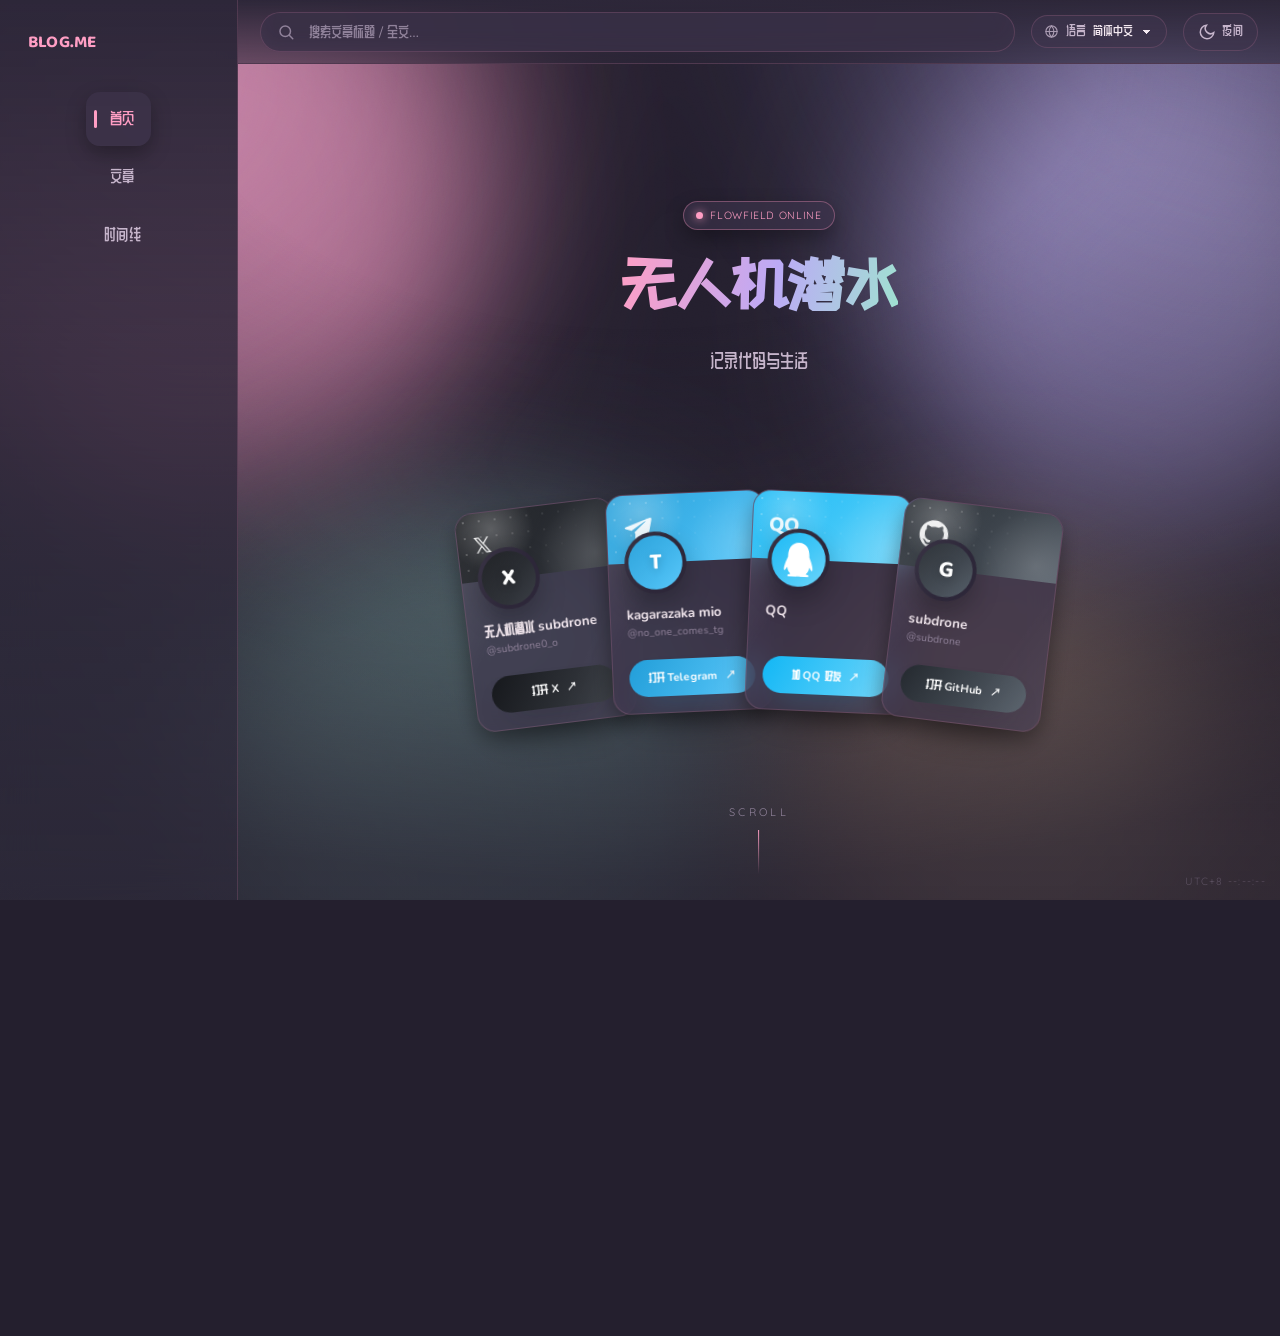
==== index.html @ 51cce781 "fix: 提升文章数据版本号，强制刷新《山沟》标题" ====
<!DOCTYPE html>
<html lang="zh-CN" data-theme="dark">
<head>
<meta charset="UTF-8">
<meta name="viewport" content="width=device-width, initial-scale=1.0">
<title>我的博客</title>
<meta name="description" content="一个用于存放文章的个人博客。">
<link rel="icon" href="data:image/svg+xml,<svg xmlns='http://www.w3.org/2000/svg' viewBox='0 0 100 100'><rect width='100' height='100' rx='22' fill='%230b0f14'/><text x='50' y='70' font-size='62' text-anchor='middle' fill='%235eead4' font-family='monospace' font-weight='700'>S</text></svg>">
<link rel="preconnect" href="https://fonts.googleapis.com">
<link rel="preconnect" href="https://fonts.gstatic.com" crossorigin>
<link href="https://fonts.googleapis.com/css2?family=Baloo+2:wght@500;600;700;800&family=Nunito:ital,wght@0,400;0,600;0,700;1,400&family=Quicksand:wght@500;600;700&family=ZCOOL+KuaiLe&family=ZCOOL+QingKe+HuangYou&family=Noto+Sans+SC:wght@300;400;500;700&display=swap" rel="stylesheet">
<link rel="stylesheet" href="css/style.css?v=15">
<link rel="stylesheet" href="css/aurora.css?v=1">
<link rel="stylesheet" href="css/social.css?v=1">
</head>
<body>

<!-- ===== 全局背景：极光（灵感来自 Conrad008/Aurora-Login-Portal，MIT） ===== -->
<div class="aurora-bg" aria-hidden="true">
  <span class="aurora-blob b1"></span>
  <span class="aurora-blob b2"></span>
  <span class="aurora-blob b3"></span>
  <span class="aurora-blob b4"></span>
  <span class="aurora-grain"></span>
</div>
<canvas id="field" hidden aria-hidden="true"></canvas>

<!-- 自定义光标 -->
<div class="cursor-dot" aria-hidden="true"></div>
<div class="cursor-ring" aria-hidden="true"></div>

<!-- 阅读进度条 -->
<div id="progress" aria-hidden="true"></div>

<!-- ===== 左侧栏：品牌 + 导航 ===== -->
<aside class="sidebar">
  <a class="brand" href="#" data-nav="home">
    <span class="brand-text" data-text="brand">BLOG<span class="brand-dot">.</span>ME</span>
  </a>
  <div class="sidebar-row sidebar-row-nav">
    <nav class="nav-links sidebar-nav" aria-label="主导航">
      <a href="#" data-nav="home" class="nav-link is-active"><span data-text="navHome">首页</span></a>
      <a href="#articles" data-nav="articles" class="nav-link"><span data-text="navArticles">文章</span></a>
      <a href="#timeline" data-nav="timeline" class="nav-link"><span data-text="navTimeline">时间线</span></a>
    </nav>
    <span class="sidebar-hint" aria-hidden="true">▸</span>
  </div>
</aside>

<!-- ===== 顶栏：搜索 + 主题 ===== -->
<header class="nav" id="nav">
  <div class="nav-inner">
    <div class="search-box topsearch">
      <svg viewBox="0 0 24 24" width="18" height="18" fill="none" stroke="currentColor" stroke-width="2" stroke-linecap="round"><circle cx="11" cy="11" r="7"/><path d="m21 21-4.3-4.3"/></svg>
      <input id="topSearch" type="text" data-ph="searchPlaceholder" placeholder="搜索文章标题 / 全文…" autocomplete="off">
      <button class="search-clear" id="topSearchClear" data-aria="a11yClear" aria-label="清除搜索" hidden>×</button>
    </div>
    <label class="lang-picker" for="langSelect">
      <svg class="lang-globe" viewBox="0 0 24 24" width="15" height="15" fill="none" stroke="currentColor" stroke-width="1.8" stroke-linecap="round"><circle cx="12" cy="12" r="9"/><path d="M3 12h18M12 3c2.5 2.6 3.8 5.7 3.8 9S14.5 18.4 12 21M12 3C9.5 5.6 8.2 8.7 8.2 12s1.3 6.4 3.8 9"/></svg>
      <span class="lang-label" data-text="langLabel">语言</span>
      <select id="langSelect" data-aria="a11yLang" aria-label="切换界面语言">
        <option value="zh-CN">简体中文</option>
        <option value="zh-TW">繁體中文</option>
        <option value="en">English</option>
        <option value="ja">日本語</option>
        <option value="ko">한국어</option>
        <option value="de">Deutsch</option>
      </select>
    </label>
    <button class="icon-btn theme-btn" id="btnTheme" data-aria="a11yTheme" aria-label="切换主题" type="button">
      <svg class="ico-moon" viewBox="0 0 24 24" width="18" height="18" fill="none" stroke="currentColor" stroke-width="2" stroke-linecap="round"><path d="M21 12.8A9 9 0 1 1 11.2 3a7 7 0 0 0 9.8 9.8z"/></svg>
      <svg class="ico-sun" viewBox="0 0 24 24" width="18" height="18" fill="none" stroke="currentColor" stroke-width="2" stroke-linecap="round"><circle cx="12" cy="12" r="4"/><path d="M12 2v2m0 16v2M4.9 4.9l1.4 1.4m11.4 11.4 1.4 1.4M2 12h2m16 0h2M4.9 19.1l1.4-1.4m11.4-11.4 1.4-1.4"/></svg>
      <span class="theme-label theme-label-dark">夜间</span>
      <span class="theme-label theme-label-light">白天</span>
    </button>
  </div>
</header>

<main class="shell">

  <!-- ===== 主页（hero + 文章区） ===== -->
  <section class="view view-home is-active" data-view="home">

    <!-- HERO：左文右牌，首屏可见 -->
    <div class="hero" id="hero">
      <div class="hero-inner">
        <div class="hero-badge mono" id="heroBadge">
          <span class="pulse-dot"></span>
          <span id="sysText" data-text="heroBadge">FLOWFIELD ONLINE</span>
        </div>
        <h1 class="hero-title">
          <span class="line" id="typeStatic" data-text="heroHi"></span>
          <span class="line hero-name"><span class="grad" data-text="heroName">无人机潜水</span></span>
        </h1>
        <p class="hero-sub mono" id="typeWords">记录代码与生活</p>
        <div class="hero-stats mono" id="heroStats">
          <div class="stat"><span class="stat-num" id="statPosts">--</span><span class="stat-lab" data-text="statPosts">POSTS</span></div>
          <div class="stat"><span class="stat-num" id="statWords">--</span><span class="stat-lab" data-text="statWords">WORDS</span></div>
          <div class="stat"><span class="stat-num" id="statTags">--</span><span class="stat-lab" data-text="statTags">TAGS</span></div>
        </div>
      </div>

      <div class="hero-hand" id="social" data-aria="a11ySocial" aria-label="社交媒体">
        <div class="social-hand">
          <article class="social-card" data-platform="x" style="--i:0">
            <div class="social-banner"><span class="social-banner-glyph">𝕏</span></div>
            <div class="social-body">
              <div class="social-avatar-wrap">
                <span class="social-avatar-fallback">X</span>
                <img class="social-avatar" src="https://unavatar.io/twitter/subdrone0_o" alt="" loading="lazy" referrerpolicy="no-referrer" onerror="this.hidden=true">
              </div>
              <div class="social-name"><strong>无人机潜水 subdrone</strong><span>@subdrone0_o</span></div>
              <a class="social-action" href="https://x.com/subdrone0_o" target="_blank" rel="noopener nofollow"><span data-text="socialOpenX">打开 X</span><span class="social-action-arr">↗</span></a>
            </div>
          </article>

          <article class="social-card" data-platform="tg" style="--i:1">
            <div class="social-banner">
              <span class="social-banner-glyph"><svg viewBox="0 0 24 24" width="30" height="30" fill="currentColor"><path d="M9.8 15.6l-.3 4.4c.5 0 .7-.2 1-.5l2.4-2.3 5 3.7c.9.5 1.6.2 1.8-.8l3.3-15.4c.3-1.3-.5-1.8-1.3-1.5L2.4 9.9c-1.3.5-1.3 1.2-.2 1.6l4.6 1.4L17.5 6c.5-.3.9-.1.6.2l-9 8.1z"/></svg></span>
            </div>
            <div class="social-body">
              <div class="social-avatar-wrap">
                <span class="social-avatar-fallback">T</span>
                <img class="social-avatar" src="https://unavatar.io/telegram/no_one_comes_tg" alt="" loading="lazy" referrerpolicy="no-referrer" onerror="this.hidden=true">
              </div>
              <div class="social-name"><strong>kagarazaka mio</strong><span>@no_one_comes_tg</span></div>
              <a class="social-action" href="https://t.me/no_one_comes_tg" target="_blank" rel="noopener nofollow"><span data-text="socialOpenTg">打开 Telegram</span><span class="social-action-arr">↗</span></a>
            </div>
          </article>

          <article class="social-card" data-platform="qq" style="--i:2">
            <div class="social-banner"><span class="social-banner-glyph">QQ</span></div>
            <div class="social-body">
              <div class="social-avatar-wrap">
                <span class="social-avatar-fallback social-avatar-qq" aria-hidden="true"><svg viewBox="0 0 24 24" width="34" height="34" fill="currentColor"><path d="M21.395 15.035a40 40 0 0 0-.803-2.264l-1.079-2.695c.001-.032.014-.562.014-.836C19.526 4.632 17.351 0 12 0S4.474 4.632 4.474 9.241c0 .274.013.804.014.836l-1.08 2.695a39 39 0 0 0-.802 2.264c-1.021 3.283-.69 4.643-.438 4.673c.54.065 2.103-2.472 2.103-2.472c0 1.469.756 3.387 2.394 4.771c-.612.188-1.363.479-1.845.835c-.434.32-.379.646-.301.778c.343.578 5.883.369 7.482.189c1.6.18 7.14.389 7.483-.189c.078-.132.132-.458-.301-.778c-.483-.356-1.233-.646-1.846-.836c1.637-1.384 2.393-3.302 2.393-4.771c0 0 1.563 2.537 2.103 2.472c.251-.03.581-1.39-.438-4.673"/></svg></span>
              </div>
              <div class="social-name"><strong>QQ</strong></div>
              <a class="social-action social-action-qq" href="#" data-qq="MjY1NDg3MTkzMw==" rel="nofollow"><span data-text="socialOpenQq">加 QQ 好友</span><span class="social-action-arr">↗</span></a>
            </div>
          </article>

          <article class="social-card" data-platform="gh" style="--i:3">
            <div class="social-banner">
              <span class="social-banner-glyph"><svg viewBox="0 0 24 24" width="30" height="30" fill="currentColor"><path d="M12 .5C5.7.5.5 5.7.5 12c0 5.1 3.3 9.4 7.9 10.9.6.1.8-.3.8-.6v-2c-3.2.7-3.9-1.5-3.9-1.5-.5-1.3-1.3-1.7-1.3-1.7-1.1-.7.1-.7.1-.7 1.2.1 1.8 1.2 1.8 1.2 1 1.8 2.7 1.3 3.4 1 .1-.8.4-1.3.7-1.6-2.6-.3-5.3-1.3-5.3-5.8 0-1.3.5-2.3 1.2-3.1-.1-.3-.5-1.5.1-3.1 0 0 1-.3 3.3 1.2a11 11 0 0 1 6 0c2.3-1.5 3.3-1.2 3.3-1.2.6 1.6.2 2.8.1 3.1.8.8 1.2 1.8 1.2 3.1 0 4.5-2.7 5.5-5.3 5.8.4.4.8 1.1.8 2.2v3.3c0 .3.2.7.8.6A11.5 11.5 0 0 0 23.5 12C23.5 5.7 18.3.5 12 .5z"/></svg></span>
            </div>
            <div class="social-body">
              <div class="social-avatar-wrap">
                <span class="social-avatar-fallback">G</span>
                <img class="social-avatar" src="https://unavatar.io/github/subdrone" alt="" loading="lazy" referrerpolicy="no-referrer" onerror="this.hidden=true">
              </div>
              <div class="social-name"><strong>subdrone</strong><span>@subdrone</span></div>
              <a class="social-action" href="https://github.com/subdrone" target="_blank" rel="noopener nofollow"><span data-text="socialOpenGh">打开 GitHub</span><span class="social-action-arr">↗</span></a>
            </div>
          </article>
        </div>
      </div>
      <a class="hero-scrollhint mono" id="scrollHint" href="#articles" data-goto="articles" aria-label="进入文章">
        <span data-text="scrollHint">SCROLL</span>
        <span class="line-v"></span>
      </a>
    </div>

    <!-- 文章板块 -->
    <div class="articles" id="articles">
      <div class="section-head reveal">
        <h2 class="section-title"><span data-text="sectionArticles">文章</span><span class="section-title-accent" data-text="sectionArticlesEn">LIBRARY</span></h2>
      </div>

      <div class="toolbar reveal">
        <div class="tagbar" id="tagbar"></div>
        <div class="sortbar mono">
          <span class="result-count" id="resultCount"></span>
        </div>
      </div>

      <div class="cardgrid" id="cardGrid"></div>
      <div class="empty" id="emptyState" hidden>
        <span class="empty-glyph" data-text="emptyGlyph">∅</span>
        <p data-text="emptyNoMatch">没有匹配的文章，换个关键词试试？</p>
      </div>
    </div>
  </section>

  <!-- ===== 时间线视图 ===== -->
  <section class="view" data-view="timeline">
    <div class="page-head reveal">
      <span class="section-kicker mono" data-text="kickerArchive">// ARCHIVE</span>
      <h2 class="section-title"><span data-text="sectionTimeline">时间线</span><span class="section-title-accent" data-text="sectionTimelineEn">TIMELINE</span></h2>
    </div>
    <div class="timeline" id="timeline"></div>
  </section>

  <!-- ===== 阅读视图 ===== -->
  <section class="view view-reader" data-view="reader" hidden>
    <article class="reader" id="reader">
      <div class="reader-actions">
        <button class="btn btn-ghost btn-sm" id="btnBack" data-goto="back">
          <span class="btn-arr">←</span> <span data-text="back">返回</span>
        </button>
        <div class="reader-actions-right">
          <button class="icon-btn" id="btnRss" data-aria="a11yRss" aria-label="RSS 订阅">
            <svg viewBox="0 0 24 24" width="18" height="18" fill="currentColor"><path d="M4 11a9 9 0 0 1 9 9h-2a7 7 0 0 0-7-7zM4 4a16 16 0 0 1 16 16h-2A14 14 0 0 0 4 18z"/><circle cx="5" cy="19" r="1.5"/></svg>
          </button>
        </div>
      </div>
      <div class="reader-cover" id="readerCover"></div>
      <header class="reader-head">
        <div class="reader-tags mono" id="readerTags"></div>
        <h1 class="reader-title" id="readerTitle"></h1>
        <p class="reader-excerpt" id="readerExcerpt"></p>
        <div class="reader-meta mono">
          <span id="readerDate"></span>
          <span class="meta-sep">·</span>
          <span id="readerTime"></span>
          <span class="meta-sep">·</span>
          <span><span id="readerViews">0</span> 次阅读</span>
        </div>
      </header>
      <div class="reader-body" id="readerBody"></div>
      <div class="reader-nav" id="readerNav"></div>
      <section class="comments" id="comments">
        <h3 class="comments-title mono" data-text="commentsTitle">// COMMENTS · GISCUS</h3>
        <div class="giscus" id="giscus"></div>
      </section>
      <div class="reader-end mono" data-text="readerEnd">— 全文完 —</div>
    </article>
  </section>

  <!-- ===== 404 视图 ===== -->
  <section class="view" data-view="notfound">
    <div class="nf">
      <canvas id="nfCanvas" width="640" height="240"></canvas>
      <p class="nf-msg mono" data-text="nfMsg">页面不存在了，换个地址试试。</p>
      <a href="#" class="btn btn-primary" data-goto="home"><span class="btn-label" data-text="nfHome">回到首页</span></a>
    </div>
  </section>
</main>

<!-- 底部状态栏 -->
<footer class="statusbar mono">
  <span id="clock">--:--:--</span>
  <span class="status-sep">|</span>
  <span id="particleCount">0 PARTICLES</span>
  <span class="status-sep">|</span>
  <span data-text="statusField">粒子风场 · 风眼: </span><span id="eyeState" data-text="eyeIdle">待机</span>
  <span class="status-sep hide-sm">|</span>
  <span class="hide-sm status-credit" data-text="statusCredit">评论 @Giscus · 统计 @GoatCounter</span>
  <span class="status-right hide-sm">
    <a href="#" id="footerRss" data-text="statusRss">RSS ↗</a>
    <span class="status-sep">|</span>
    <a href="#articles" data-goto="articles" data-text="statusArticles">文章</a>
  </span>
</footer>

<!-- 低调的 UTC+8 时钟 -->
<div class="utc-clock mono" id="utcClock" aria-label="UTC+8 当前时间">UTC+8 --:--:--</div>

<script src="js/locales.js?v=1"></script>
<script src="js/text.js?v=24"></script>
<script src="js/articles-data.js?v=23"></script>
<script src="js/lib/marked.min.js?v=22"></script>
<script src="js/lib/highlight.min.js?v=22"></script>
<script src="js/main.js?v=25"></script>
<script src="js/enhancements.js?v=3"></script>
</body>
</html>
---- css/style.css ----
/* ============================================================
   blog — 样式表
   ============================================================ */

/* ---------- 主题变量 ---------- */
:root{
  --bg:#fff6fb;
  --bg-2:#ffeef6;
  --panel:rgba(255,255,255,.74);
  --panel-2:rgba(255,255,255,.92);
  --line:rgba(255,140,180,.22);
  --line-strong:rgba(255,110,162,.42);
  --text:#5c4a58;
  --text-dim:#9a8794;
  --text-faint:#c7b5c1;
  --accent:#ff8ebd;
  --accent-2:#b0a0f0;
  --accent-3:#ffc98b;
  --accent-4:#8fdcc9;
  --warn:#ffb457;
  --danger:#ff8a8a;
  --code-bg:#fff0f7;
  --glow:0 14px 34px rgba(255,148,190,.28);
  --glow-soft:0 8px 20px rgba(255,148,190,.18);
  --radius:22px;
  --font-display:"Baloo 2","ZCOOL KuaiLe","ZCOOL QingKe HuangYou","Nunito","Noto Sans SC",ui-sans-serif,system-ui,"PingFang SC","Microsoft YaHei",sans-serif;
  --font-body:"Nunito","ZCOOL QingKe HuangYou","ZCOOL KuaiLe","Noto Sans SC",ui-sans-serif,system-ui,"PingFang SC","Microsoft YaHei",sans-serif;
  --font-mono:"Quicksand","ZCOOL QingKe HuangYou","Noto Sans SC",ui-sans-serif,system-ui,"PingFang SC","Microsoft YaHei",sans-serif;
  --nav-h:64px;
  --side-w:222px;
  --ease:cubic-bezier(.34,1.5,.64,1);
  --speed:.5s;
}
[data-theme="dark"]{
  --bg:#241f2e;
  --bg-2:#2d2739;
  --panel:rgba(62,53,76,.62);
  --panel-2:rgba(52,44,65,.85);
  --line:rgba(255,150,190,.16);
  --line-strong:rgba(255,150,190,.34);
  --text:#f4e9f0;
  --text-dim:#c6b5cb;
  --text-faint:#90829a;
  --accent:#ff9ec4;
  --accent-2:#bcaaf6;
  --accent-3:#ffcf94;
  --accent-4:#9fe3d0;
  --code-bg:#1f1a29;
  --glow:0 14px 34px rgba(0,0,0,.42);
  --glow-soft:0 8px 20px rgba(0,0,0,.3);
}

/* ---------- 基础 ---------- */
*,*::before,*::after{box-sizing:border-box;margin:0;padding:0}
[hidden]{display:none!important}
html{scroll-behavior:smooth;scroll-padding-top:calc(var(--nav-h) + 16px)}
body{
  font-family:var(--font-body);
  background:
    radial-gradient(58vw 58vw at 10% 6%, rgba(255,182,213,.6), transparent 62%),
    radial-gradient(52vw 52vw at 90% 10%, rgba(198,183,253,.55), transparent 62%),
    radial-gradient(56vw 56vw at 84% 88%, rgba(167,243,208,.5), transparent 62%),
    radial-gradient(52vw 52vw at 12% 92%, rgba(255,214,165,.55), transparent 62%),
    var(--bg);
  background-attachment:fixed;
  color:var(--text);
  line-height:1.75;
  overflow-x:hidden;
  min-height:100vh;
  transition:background var(--speed) var(--ease), color var(--speed) var(--ease);
  -webkit-font-smoothing:antialiased;
}
::selection{background:rgba(255,142,189,.32);color:var(--text)}
a{color:var(--accent-2);text-decoration:none;transition:color .25s}
a:hover{color:var(--accent)}
button{font-family:inherit;cursor:pointer;border:none;background:none;color:inherit}
input,textarea{font-family:inherit;color:inherit}
::-webkit-scrollbar{width:10px;height:10px}
::-webkit-scrollbar-track{background:transparent}
::-webkit-scrollbar-thumb{background:var(--line-strong);border-radius:8px;border:2px solid var(--bg)}
::-webkit-scrollbar-thumb:hover{background:var(--accent)}
.mono{font-family:var(--font-mono)}

/* ---------- 背景层 ---------- */
#field{position:fixed;inset:0;z-index:0;pointer-events:none}
.bg-grid{
  position:fixed;inset:0;z-index:0;pointer-events:none;
  background-image:
    linear-gradient(var(--line) 1px, transparent 1px),
    linear-gradient(90deg, var(--line) 1px, transparent 1px);
  background-size:56px 56px;
  mask-image:radial-gradient(ellipse 90% 70% at 50% 30%, #000 30%, transparent 80%);
  -webkit-mask-image:radial-gradient(ellipse 90% 70% at 50% 30%, #000 30%, transparent 80%);
}
.bg-vignette{
  position:fixed;inset:0;z-index:1;pointer-events:none;
  background:radial-gradient(ellipse 120% 90% at 50% 0%, transparent 55%, var(--bg) 135%);
}
.bg-noise{
  position:fixed;inset:0;z-index:1;pointer-events:none;opacity:.5;
  background-image:url("data:image/svg+xml,%3Csvg xmlns='http://www.w3.org/2000/svg' width='140' height='140'%3E%3Cfilter id='n'%3E%3CfeTurbulence type='fractalNoise' baseFrequency='0.9' numOctaves='2'/%3E%3C/filter%3E%3Crect width='140' height='140' filter='url(%23n)' opacity='0.22'/%3E%3C/svg%3E");
  mix-blend-mode:overlay;
}
.scanline{
  position:fixed;inset:0;z-index:2;pointer-events:none;opacity:.35;
  background:repeating-linear-gradient(0deg, transparent 0 2px, rgba(120,160,190,.025) 2px 4px);
}

/* ---------- 自定义光标 ---------- */
.cursor-dot,.cursor-ring{position:fixed;top:0;left:0;pointer-events:none;z-index:9999;border-radius:50%;transform:translate(-50%,-50%)}
.cursor-dot{width:6px;height:6px;background:var(--accent);box-shadow:0 0 12px var(--accent)}
.cursor-ring{
  width:34px;height:34px;border:1px solid var(--line-strong);
  transition:width .22s var(--ease),height .22s var(--ease),border-color .22s,opacity .3s;
}
.cursor-ring.is-hover{width:56px;height:56px;border-color:var(--accent)}
.cursor-ring.is-down{width:22px;height:22px}
@media (hover:none),(max-width:820px){.cursor-dot,.cursor-ring{display:none}}

/* ---------- 进度条 ---------- */
#progress{
  position:fixed;top:0;left:0;height:2px;width:0;z-index:3000;
  background:linear-gradient(90deg,var(--accent),var(--accent-3),var(--accent-4));
  box-shadow:var(--glow);
}

/* ---------- 导航 ---------- */
.nav{
  position:fixed;top:0;left:var(--side-w);right:0;height:var(--nav-h);z-index:1000;
  backdrop-filter:blur(18px);-webkit-backdrop-filter:blur(18px);
  background:linear-gradient(180deg,var(--bg-2) 0%, color-mix(in srgb,var(--bg-2) 60%, transparent) 100%);
  border-bottom:1px solid var(--line);
  transition:border-color var(--speed),box-shadow var(--speed);
}
.nav.is-scrolled{border-bottom-color:var(--line-strong);box-shadow:0 10px 40px -20px rgba(0,0,0,.6)}
.nav-inner{max-width:none;margin:0 auto;height:100%;padding:0 22px;display:flex;align-items:center;justify-content:space-between;gap:16px}
.brand{display:flex;align-items:center;gap:10px;font-family:var(--font-mono);font-weight:600;letter-spacing:.06em;color:var(--text)}
.brand-glyph{font-size:22px;filter:drop-shadow(0 0 10px var(--accent))}
.brand-dot{color:var(--accent)}
.nav-links{display:flex;align-items:center;gap:6px}
.nav-link{
  position:relative;padding:8px 14px;color:var(--text-dim);font-size:14px;letter-spacing:.04em;
  border-radius:10px;transition:color .25s,background .25s;
}
.nav-link:hover{color:var(--text);background:var(--panel)}
.nav-link.is-active{color:var(--accent)}
.nav-link.is-active::after{
  content:"";position:absolute;left:14px;right:14px;bottom:2px;height:2px;
  background:linear-gradient(90deg,var(--accent),transparent);border-radius:2px;
}
.nav-badge{
  display:inline-flex;align-items:center;justify-content:center;min-width:17px;height:17px;padding:0 4px;
  font-size:11px;border-radius:99px;background:var(--accent);color:#03222c;margin-left:2px;font-weight:700;
}
.icon-btn{
  display:inline-flex;align-items:center;justify-content:center;width:38px;height:38px;
  border-radius:10px;color:var(--text-dim);transition:color .25s,background .25s,transform .15s;
}
.icon-btn:hover{color:var(--accent);background:var(--panel)}
.icon-btn:active{transform:scale(.92)}
.icon-btn.theme-btn{
  width:auto;height:auto;padding:8px 13px;gap:6px;font-size:12px;letter-spacing:.02em;
  border:1px solid var(--line);border-radius:999px;background:var(--panel);
}
.icon-btn.theme-btn:hover{border-color:var(--accent)}
.theme-label{line-height:1}
.theme-label-light{display:none}
[data-theme="light"] .theme-label-dark{display:none}
[data-theme="light"] .theme-label-light{display:inline}
.ico-sun{display:none}
[data-theme="light"] .ico-sun{display:block}
[data-theme="light"] .ico-moon{display:none}

/* ---------- 左侧栏 ---------- */
.sidebar{
  position:fixed;top:0;left:0;bottom:0;width:var(--side-w);z-index:1100;
  display:flex;flex-direction:column;gap:26px;padding:20px 16px;
  background:linear-gradient(180deg,var(--bg-2) 0%, color-mix(in srgb,var(--bg-2) 55%, transparent) 100%);
  backdrop-filter:blur(18px);-webkit-backdrop-filter:blur(18px);
  border-right:1px solid var(--line);
}
.sidebar .brand{padding:6px 10px;font-size:15px}
.sidebar-nav{display:flex;flex-direction:column;gap:4px}
.sidebar .nav-link{
  display:flex;align-items:center;padding:11px 14px 11px 20px;font-size:14.5px;border-radius:12px;
}
.sidebar .nav-link.is-active{background:var(--panel);color:var(--accent)}
.sidebar .nav-link.is-active::after{left:8px;right:auto;width:3px;height:18px;top:50%;bottom:auto;transform:translateY(-50%);background:var(--accent);border-radius:3px}
.sidebar-row{display:contents}
.sidebar-hint{display:none}

/* ---------- 顶栏搜索 ---------- */

/* ---------- 通用容器 ---------- */
.shell{position:relative;z-index:5;margin-left:var(--side-w)}
.view{display:none;min-height:100vh}
.view.is-active{display:block;animation:viewIn var(--speed) var(--ease)}
@keyframes viewIn{from{opacity:0;transform:translateY(24px)}to{opacity:1;transform:none}}

/* ---------- Hero ---------- */
.hero{min-height:100svh;display:flex;align-items:center;justify-content:center;position:relative;padding:calc(var(--nav-h) + 40px) 28px 120px}
.hero-inner{max-width:900px;text-align:center;position:relative;z-index:2}
.hero-badge{
  display:inline-flex;align-items:center;gap:7px;padding:6px 12px;border-radius:99px;
  border:1px solid var(--line-strong);background:var(--panel);
  font-size:10.5px;letter-spacing:.06em;line-height:1.4;color:var(--accent-2);
  text-align:center;max-width:100%;box-shadow:var(--glow-soft);margin-bottom:28px;
}
.pulse-dot{width:7px;height:7px;border-radius:50%;background:var(--accent);box-shadow:0 0 10px var(--accent);animation:pulse 2.2s infinite}
@keyframes pulse{0%,100%{transform:scale(1);opacity:1}50%{transform:scale(1.6);opacity:.4}}
.hero-title{font-family:var(--font-display);font-weight:700;font-size:clamp(2.8rem,8.5vw,7rem);line-height:1.05;letter-spacing:-.02em;margin-bottom:22px}
.hero-name{display:block}
.hero-name .grad{
  background:linear-gradient(100deg,var(--accent) 0%,var(--accent-2) 45%,var(--accent-3) 100%);
  -webkit-background-clip:text;background-clip:text;color:transparent;
  filter:drop-shadow(0 0 30px rgba(94,234,212,.25));
}
.hero-sub{font-size:clamp(.9rem,2.4vw,1.15rem);color:var(--text-dim);min-height:1.8em;margin-bottom:56px}
.hero-stats{
  display:flex;justify-content:center;gap:clamp(24px,6vw,64px);
  padding-top:28px;border-top:1px solid var(--line);
}
.stat{display:flex;flex-direction:column;gap:2px}
.stat-num{font-size:clamp(1.4rem,4vw,2.2rem);font-weight:600;color:var(--text);font-family:var(--font-mono)}
.stat-num::after{content:"";display:block;height:2px;width:28px;margin:6px auto 0;background:linear-gradient(90deg,var(--accent),transparent)}
.stat-lab{font-size:11px;letter-spacing:.22em;color:var(--text-faint)}
.hero-scrollhint{
  position:absolute;bottom:26px;left:50%;transform:translateX(-50%);
  display:flex;flex-direction:column;align-items:center;gap:8px;
  color:var(--text-faint);font-size:11px;letter-spacing:.3em;
  cursor:pointer;transition:color .25s;
}
.hero-scrollhint:hover{color:var(--accent)}
.line-v{width:1px;height:44px;background:linear-gradient(var(--accent),transparent);animation:drop 2s infinite var(--ease)}
@keyframes drop{0%{transform:scaleY(0);transform-origin:top}55%{transform:scaleY(1);transform-origin:top}56%{transform-origin:bottom}100%{transform:scaleY(0);transform-origin:bottom}}

/* ---------- 按钮 ---------- */
.btn{
  position:relative;display:inline-flex;align-items:center;gap:10px;
  padding:13px 26px;border-radius:12px;font-size:14.5px;font-weight:500;letter-spacing:.03em;
  overflow:hidden;transition:transform .25s var(--ease),box-shadow .25s,border-color .25s,color .25s,background .25s;
}
.btn::before{
  content:"";position:absolute;top:0;left:-120%;width:60%;height:100%;
  background:linear-gradient(100deg,transparent,rgba(255,255,255,.16),transparent);
  transform:skewX(-20deg);transition:left .6s var(--ease);
}
.btn:hover::before{left:130%}
.btn-primary{
  background:linear-gradient(120deg,var(--accent),var(--accent-2));color:#04232b;
  box-shadow:var(--glow);
}
.btn-primary:hover{transform:translateY(-2px);box-shadow:0 0 34px rgba(94,234,212,.4)}
.btn-ghost{
  border:1px solid var(--line-strong);color:var(--text-dim);background:var(--panel);
  backdrop-filter:blur(8px);
}
.btn-ghost:hover{color:var(--accent);border-color:var(--accent);transform:translateY(-2px);box-shadow:var(--glow-soft)}
.btn-sm{padding:8px 16px;font-size:13px}
.btn-arr{transition:transform .3s var(--ease)}
.btn:hover .btn-arr{transform:translateY(3px)}
.btn-primary:hover .btn-arr{transform:translateY(3px)}

/* ---------- 区块标题 ---------- */
.articles{padding:110px 28px 130px;max-width:1200px;margin:0 auto}
.section-head,.page-head{margin-bottom:48px}
.section-kicker{font-size:13px;letter-spacing:.3em;color:var(--accent-3);display:inline-block;margin-bottom:12px}
.section-kicker::before{content:"[";color:var(--text-faint)}
.section-kicker::after{content:"]";color:var(--text-faint)}
.section-title{font-family:var(--font-display);font-size:clamp(1.9rem,5vw,3rem);font-weight:700;letter-spacing:-.01em;line-height:1.2}
.section-title-accent{
  display:block;font-size:.42em;letter-spacing:.4em;color:var(--text-faint);margin-top:8px;font-weight:400;
}
.section-desc{color:var(--text-dim);margin-top:14px;max-width:560px}

/* ---------- 工具栏 ---------- */
.toolbar{display:grid;gap:18px;margin-bottom:40px}
.search-box{
  display:flex;align-items:center;gap:14px;flex:1;max-width:none;
  padding:9px 16px;border-radius:12px;border:1px solid var(--line);
  background:var(--panel);backdrop-filter:blur(10px);
  transition:border-color .3s,box-shadow .3s;
}
.search-box:focus-within{border-color:var(--accent);box-shadow:var(--glow-soft)}
.search-box svg{color:var(--text-faint);flex-shrink:0;width:18px;height:18px}
.search-box input{flex:1;background:none;border:none;outline:none;font-size:14.5px;color:var(--text)}
.search-box input::placeholder{color:var(--text-faint)}
.search-clear{
  width:24px;height:24px;flex-shrink:0;border-radius:6px;
  display:inline-flex;align-items:center;justify-content:center;
  font-size:12px;color:var(--text-faint);transition:color .2s,background .2s;
}
.search-clear:hover{color:var(--danger);background:var(--panel-2)}
.kbd{
  display:inline-flex;align-items:center;justify-content:center;min-width:22px;height:22px;padding:0 6px;
  font-size:11px;font-family:var(--font-mono);border-radius:6px;border:1px solid var(--line-strong);
  background:var(--panel-2);color:var(--text-dim);box-shadow:0 2px 0 var(--line);
}
.tagbar{display:flex;flex-wrap:wrap;gap:8px}
.tag-chip{
  padding:6px 14px;border-radius:99px;font-size:12.5px;font-family:var(--font-mono);
  border:1px solid var(--line);color:var(--text-dim);cursor:pointer;
  transition:all .25s var(--ease);
}
.tag-chip:hover{color:var(--accent);border-color:var(--accent);transform:translateY(-1px)}
.tag-chip.is-active{
  background:var(--accent);color:#04232b;border-color:var(--accent);box-shadow:var(--glow-soft);font-weight:600;
}
.tag-chip .tag-n{opacity:.55;margin-left:4px;font-size:11px}
.sortbar{display:flex;align-items:center;gap:8px}
.sort-btn{
  font-size:12.5px;color:var(--text-faint);padding:6px 12px;border-radius:8px;letter-spacing:.06em;
  transition:color .25s,background .25s;
}
.sort-btn:hover{color:var(--text)}
.sort-btn.is-active{color:var(--accent);background:var(--panel)}
.result-count{margin-left:auto;font-size:12px;color:var(--text-faint);letter-spacing:.1em}

/* ---------- 文章卡片 ---------- */
.cardgrid{display:grid;grid-template-columns:repeat(auto-fill,minmax(320px,1fr));gap:26px;perspective:1400px}
.card{
  position:relative;display:flex;flex-direction:column;
  border:1px solid var(--line);border-radius:var(--radius);
  background:var(--panel);backdrop-filter:blur(14px);
  overflow:hidden;cursor:pointer;
  transform-style:preserve-3d;
  transition:border-color .35s,box-shadow .35s,transform .3s var(--ease);
  animation:cardIn .7s var(--ease) backwards;
}
.card:hover{border-color:var(--line-strong);box-shadow:var(--glow)}
@keyframes cardIn{from{opacity:0;transform:translateY(34px) scale(.97)}to{opacity:1;transform:none}}
.card-cover{
  position:relative;height:150px;overflow:hidden;display:flex;align-items:flex-end;padding:16px;
}
.card-cover::after{
  content:"";position:absolute;inset:0;
  background:linear-gradient(180deg,transparent 30%,rgba(5,8,12,.85) 100%);
}
.card-glyph{
  position:absolute;top:12px;right:16px;font-size:34px;opacity:.9;z-index:1;
  filter:drop-shadow(0 0 16px currentColor);
  transition:transform .5s var(--ease);
}
.card:hover .card-glyph{transform:scale(1.25) rotate(8deg)}
.card-cover .cover-label{
  position:relative;z-index:1;font-family:var(--font-mono);font-size:10.5px;letter-spacing:.26em;
  color:rgba(255,255,255,.85);text-shadow:0 1px 6px rgba(0,0,0,.5);
}
.card-body{padding:22px 22px 18px;display:flex;flex-direction:column;gap:12px;flex:1}
.card-meta{display:flex;align-items:center;gap:8px;font-family:var(--font-mono);font-size:11.5px;color:var(--text-faint);letter-spacing:.05em}
.card-title{font-family:var(--font-display);font-size:1.28rem;font-weight:600;line-height:1.35;color:var(--text);transition:color .3s}
.card:hover .card-title{color:var(--accent)}
.card-excerpt{font-size:13.5px;color:var(--text-dim);display:-webkit-box;-webkit-line-clamp:2;-webkit-box-orient:vertical;overflow:hidden}
.card-foot{margin-top:auto;display:flex;align-items:center;gap:10px;padding-top:14px;border-top:1px dashed var(--line)}
.card-tags{display:flex;gap:6px;flex-wrap:wrap}
.mini-tag{font-family:var(--font-mono);font-size:11px;color:var(--accent-2);padding:2px 8px;border:1px solid var(--line);border-radius:6px;background:var(--panel-2)}
.card-star{
  margin-left:auto;width:32px;height:32px;display:inline-flex;align-items:center;justify-content:center;
  border-radius:8px;color:var(--text-faint);transition:all .25s;z-index:2;
}
.card-star:hover{color:var(--warn);background:var(--panel-2)}
.card-star.is-on{color:var(--warn);fill:var(--warn)}
.card-view{font-size:11.5px;color:var(--text-faint)}
.card-glow{
  position:absolute;width:240px;height:240px;border-radius:50%;pointer-events:none;opacity:0;
  background:radial-gradient(circle,rgba(94,234,212,.16),transparent 65%);
  transform:translate(-50%,-50%);transition:opacity .3s;
}
.card:hover .card-glow{opacity:1}

/* ---------- 空状态 ---------- */
.empty{text-align:center;padding:80px 20px;color:var(--text-faint)}
.empty-glyph{display:block;font-size:54px;margin-bottom:16px;opacity:.5;font-family:var(--font-mono)}
.empty p{font-size:14px;letter-spacing:.04em}

/* ---------- 时间线 ---------- */
.timeline{max-width:760px;margin:0 auto;position:relative;padding:10px 0 40px}
.timeline::before{
  content:"";position:absolute;left:14px;top:0;bottom:0;width:2px;
  background:linear-gradient(180deg,var(--accent),var(--accent-3),transparent);
}
.tl-item{position:relative;padding:0 0 46px 60px}
.tl-dot{
  position:absolute;left:6px;top:6px;width:18px;height:18px;border-radius:50%;
  background:var(--bg);border:2px solid var(--accent);box-shadow:0 0 14px var(--accent);
  display:flex;align-items:center;justify-content:center;
}
.tl-dot::after{content:"";width:6px;height:6px;border-radius:50%;background:var(--accent)}
.tl-date{font-family:var(--font-mono);font-size:12px;letter-spacing:.12em;color:var(--accent-3);margin-bottom:8px}
.tl-card{
  display:block;padding:22px 24px;border:1px solid var(--line);border-radius:var(--radius);
  background:var(--panel);backdrop-filter:blur(10px);transition:all .3s var(--ease);
}
.tl-card:hover{border-color:var(--accent);transform:translateX(8px);box-shadow:var(--glow-soft)}
.tl-title{font-family:var(--font-display);font-size:1.15rem;font-weight:600;color:var(--text);margin-bottom:8px}
.tl-excerpt{font-size:13px;color:var(--text-dim)}
.tl-meta{display:flex;gap:14px;margin-top:12px;font-family:var(--font-mono);font-size:11.5px;color:var(--text-faint)}

/* ---------- 阅读页 ---------- */
.view-reader{background:var(--bg)}
.reader{max-width:820px;margin:0 auto;padding:calc(var(--nav-h) + 30px) 24px 90px}
.reader-actions{display:flex;align-items:center;justify-content:space-between;margin-bottom:30px}
.reader-actions-right{display:flex;gap:8px}
.reader-cover{
  height:200px;border-radius:var(--radius);position:relative;overflow:hidden;margin-bottom:44px;
  border:1px solid var(--line);
  display:flex;align-items:center;justify-content:center;
}
.reader-cover .big-glyph{font-size:84px;filter:drop-shadow(0 0 40px currentColor)}
.reader-tags{display:flex;gap:8px;margin-bottom:18px}
.reader-head{margin-bottom:40px;padding-bottom:34px;border-bottom:1px dashed var(--line)}
.reader-title{font-family:var(--font-display);font-size:clamp(1.8rem,4.6vw,2.9rem);font-weight:700;line-height:1.25;letter-spacing:-.01em;margin-bottom:16px}
.reader-excerpt{color:var(--text-dim);font-size:15.5px;margin-bottom:20px;border-left:3px solid var(--accent);padding-left:16px}
.reader-meta{font-size:12.5px;color:var(--text-faint);letter-spacing:.06em;display:flex;flex-wrap:wrap;gap:8px;align-items:center}
.meta-sep{opacity:.5}
.reader-nav{
  display:flex;justify-content:space-between;gap:14px;margin:60px 0;padding-top:34px;
  border-top:1px dashed var(--line);
}
.reader-nav-link{
  flex:1;padding:18px 20px;border:1px solid var(--line);border-radius:14px;
  background:var(--panel);transition:all .3s var(--ease);
}
.reader-nav-link:hover{border-color:var(--accent);box-shadow:var(--glow-soft);transform:translateY(-2px)}
.reader-nav-link.next{text-align:right}
.rn-kicker{font-family:var(--font-mono);font-size:11px;letter-spacing:.22em;color:var(--text-faint);display:block;margin-bottom:6px}
.rn-title{font-family:var(--font-display);font-weight:600;color:var(--text);font-size:15px}

/* ---------- 正文排版 ---------- */
.reader-body{font-size:16.5px;line-height:2;color:var(--text)}
.reader-body h1,.reader-body h2,.reader-body h3,.reader-body h4{
  font-family:var(--font-display);font-weight:600;line-height:1.35;
  margin:2.4em 0 .9em;letter-spacing:-.01em;
}
.reader-body h1{font-size:1.7em}
.reader-body h2{font-size:1.45em;padding-bottom:.4em;border-bottom:1px solid var(--line)}
.reader-body h2::before{content:"## ";color:var(--accent-3);font-family:var(--font-mono);font-size:.7em;opacity:.7}
.reader-body h3{font-size:1.22em}
.reader-body h3::before{content:"### ";color:var(--accent-3);font-family:var(--font-mono);font-size:.7em;opacity:.7}
.reader-body p{margin:0 0 1.4em}
.reader-body strong{color:var(--text);font-weight:600}
.reader-body em{color:var(--accent-2)}
.reader-body a{border-bottom:1px dashed var(--accent);padding-bottom:1px}
.reader-body a:hover{border-bottom-style:solid;color:var(--accent)}
.reader-body blockquote{
  margin:1.6em 0;padding:18px 22px;border-left:3px solid var(--accent);
  background:var(--panel);border-radius:0 12px 12px 0;color:var(--text-dim);
  font-style:italic;position:relative;
}
.reader-body blockquote::before{content:"❝";position:absolute;top:-6px;left:10px;color:var(--accent);opacity:.4;font-size:30px}
.reader-body ul,.reader-body ol{margin:0 0 1.4em;padding-left:1.6em}
.reader-body li{margin:.5em 0}
.reader-body li::marker{color:var(--accent)}
.reader-body code{
  font-family:var(--font-mono);font-size:.86em;background:var(--code-bg);
  padding:.18em .5em;border-radius:6px;border:1px solid var(--line);color:var(--accent-2);
}
.reader-body pre{
  margin:1.8em 0;background:var(--code-bg);border:1px solid var(--line);
  border-radius:14px;overflow-x:auto;position:relative;
  box-shadow:inset 0 1px 0 rgba(255,255,255,.04);
}
.reader-body pre::before{
  content:"// CODE";position:absolute;top:0;right:0;padding:8px 14px;
  font-family:var(--font-mono);font-size:10px;letter-spacing:.24em;color:var(--text-faint);
  border-bottom:1px solid var(--line);border-left:1px solid var(--line);border-radius:0 14px 0 12px;
  background:rgba(10,17,25,.8);
}
.reader-body pre code{background:none;border:none;padding:20px;display:block;font-size:13.5px;line-height:1.7;color:#c8d6e2}
.reader-body hr{border:none;height:1px;background:linear-gradient(90deg,transparent,var(--line-strong),transparent);margin:3em 0}
.reader-body img{max-width:100%;border-radius:14px;border:1px solid var(--line)}
.reader-body table{width:100%;border-collapse:collapse;margin:1.6em 0;font-size:.92em}
.reader-body th,.reader-body td{padding:10px 14px;border:1px solid var(--line);text-align:left}
.reader-body th{background:var(--panel);color:var(--accent);font-family:var(--font-mono);font-weight:600}
.reader-body tr:nth-child(even) td{background:var(--panel)}
.reader-end{text-align:center;color:var(--text-faint);font-size:12px;letter-spacing:.4em;margin:50px 0 0}
.reader-body .hljs{background:transparent;padding:0}

/* ---------- 评论 ---------- */
.comments{margin-top:50px;padding-top:40px;border-top:1px dashed var(--line)}
.comments-title{font-family:var(--font-mono);font-size:13px;letter-spacing:.24em;color:var(--text-dim);margin-bottom:24px}
.comment-form{display:flex;flex-direction:column;gap:12px;margin-bottom:30px}
.comment-form input,.comment-form textarea{
  background:var(--panel);border:1px solid var(--line);border-radius:12px;padding:12px 16px;
  font-size:14px;outline:none;transition:border-color .3s,box-shadow .3s;resize:vertical;
}
.comment-form input:focus,.comment-form textarea:focus{border-color:var(--accent);box-shadow:var(--glow-soft)}
.comment-form textarea{min-height:76px}
.comment-form .btn{align-self:flex-end}
.comment-item{
  padding:16px 0;border-bottom:1px dashed var(--line);animation:viewIn .4s var(--ease);
}
.comment-item:last-child{border-bottom:none}
.ci-head{display:flex;align-items:center;gap:10px;margin-bottom:8px}
.ci-avatar{
  width:30px;height:30px;border-radius:50%;display:flex;align-items:center;justify-content:center;
  font-family:var(--font-mono);font-size:12px;font-weight:600;color:#04232b;
  background:linear-gradient(135deg,var(--accent),var(--accent-3));
}
.ci-name{font-size:13.5px;font-weight:600;color:var(--text)}
.ci-date{margin-left:auto;font-family:var(--font-mono);font-size:11px;color:var(--text-faint)}
.ci-body{font-size:14px;color:var(--text-dim);white-space:pre-wrap}

/* ---------- 收藏 / 时间线等页面头 ---------- */
.page-head{padding:calc(var(--nav-h) + 60px) 28px 0;max-width:1200px;margin:0 auto 48px}

/* ---------- 404 ---------- */
.nf{min-height:100vh;display:flex;flex-direction:column;align-items:center;justify-content:center;gap:26px;padding:80px 24px;text-align:center}
.nf canvas{max-width:100%;height:auto}
.nf-msg{color:var(--text-dim);letter-spacing:.12em;font-size:14px}

/* ---------- 弹层 ---------- */
.modal{
  position:fixed;inset:0;z-index:2000;display:flex;align-items:center;justify-content:center;
  background:rgba(3,6,10,.6);backdrop-filter:blur(6px);padding:20px;
  animation:fadeIn .3s var(--ease);
}
@keyframes fadeIn{from{opacity:0}to{opacity:1}}
.modal-card{
  width:100%;max-width:460px;background:var(--bg-2);border:1px solid var(--line-strong);
  border-radius:var(--radius);padding:26px;box-shadow:0 30px 80px rgba(0,0,0,.6),var(--glow);
  animation:modalIn .4s var(--ease);
}
@keyframes modalIn{from{opacity:0;transform:translateY(24px) scale(.96)}to{opacity:1;transform:none}}
.modal-head{display:flex;align-items:center;justify-content:space-between;margin-bottom:20px;color:var(--text-dim);font-size:13px;letter-spacing:.2em}
.keymap{display:grid;gap:12px;font-size:14px;color:var(--text-dim)}
.keymap .kbd{width:auto;min-width:34px;margin-right:4px}
.modal-card-search{padding:0;overflow:hidden;display:flex;flex-direction:column;max-height:70vh}
.modal-card-search .modal-head{padding:20px 22px 0;margin-bottom:0}
.quick-input{
  background:none;border:none;border-bottom:1px solid var(--line);outline:none;
  padding:16px 22px;font-size:17px;color:var(--text);font-family:var(--font-body);
}
.quick-input::placeholder{color:var(--text-faint)}
.quick-results{overflow-y:auto;padding:8px}
.quick-item{
  display:flex;align-items:center;gap:12px;padding:12px 16px;border-radius:10px;cursor:pointer;
  transition:background .2s;color:var(--text-dim);
}
.quick-item .q-title{color:var(--text);font-size:14px;font-weight:500;overflow:hidden;text-overflow:ellipsis;white-space:nowrap}
.quick-item .q-meta{margin-left:auto;font-family:var(--font-mono);font-size:11px;color:var(--text-faint);white-space:nowrap}
.quick-item.is-selected{background:var(--panel);color:var(--accent)}
.quick-item.is-selected .q-title{color:var(--accent)}

/* ---------- 状态栏 ---------- */
.statusbar{
  position:fixed;left:0;right:0;bottom:0;z-index:1500;
  display:flex;align-items:center;gap:12px;
  padding:7px 18px;font-size:11px;letter-spacing:.1em;color:var(--text-faint);
  background:color-mix(in srgb,var(--bg-2) 82%, transparent);
  backdrop-filter:blur(14px);border-top:1px solid var(--line);
}
.statusbar a{color:var(--text-faint);transition:color .25s}
.statusbar a:hover{color:var(--accent)}
.status-sep{opacity:.4}
.status-credit{opacity:.72;font-size:10px}
.status-right{margin-left:auto;display:flex;gap:14px;align-items:center}
@media (max-width:820px){.hide-sm{display:none}.statusbar{gap:8px;font-size:10px}}

/* ---------- 低调的 UTC+8 时钟 ---------- */
.utc-clock{
  position:fixed;right:14px;bottom:10px;z-index:900;pointer-events:none;user-select:none;
  font-size:10.5px;letter-spacing:.12em;color:var(--text-faint);opacity:.42;
  transition:opacity .3s;
}
.utc-clock:hover{opacity:.82}
@media (max-width:640px){.utc-clock{right:10px;bottom:7px;font-size:9.5px;opacity:.4}}

/* ---------- 滚动显现 ---------- */
.reveal{opacity:0;transform:translateY(40px);transition:opacity .8s var(--ease),transform .8s var(--ease)}
.reveal.is-in{opacity:1;transform:none}

/* ---------- 响应式 ---------- */
@media (max-width:900px){
  .nav-links .nav-link{padding:8px 10px;font-size:13px}
  .cardgrid{grid-template-columns:repeat(auto-fill,minmax(270px,1fr))}
}
@media (max-width:640px){
  .nav-inner{padding:0 12px;gap:6px}
  .brand-text{font-size:11px;white-space:nowrap}
  .brand-glyph{display:none}
  .nav-links{gap:0;overflow-x:auto;scrollbar-width:none;-ms-overflow-style:none}
  .nav-links::-webkit-scrollbar{display:none}
  .nav-link{padding:8px 7px;font-size:12px}
  .icon-btn{width:30px;height:30px}
  .hero{padding-left:18px;padding-right:18px}
  .articles{padding-left:18px;padding-right:18px}
  .hero-stats{gap:18px}
  .cardgrid{grid-template-columns:1fr}
  .reader{padding-left:16px;padding-right:16px}
  .reader-nav{flex-direction:column}
}
/* ---------- 时间线顶部留白 ---------- */
[data-view="timeline"]{padding-top:calc(var(--nav-h) + 40px)}

/* ---------- 响应式：侧栏转为顶部两行子栏（目录 / 社交） ---------- */
@media (max-width:900px){
  :root{--side-h:96px}
  .sidebar{
    top:var(--nav-h);left:0;right:0;bottom:auto;width:auto;height:var(--side-h);
    flex-direction:column;align-items:stretch;gap:4px;padding:6px 0;
    border-right:none;border-bottom:1px solid var(--line);
    overflow:visible;
  }
  .sidebar .brand{display:none}
  .sidebar-row{display:block;position:relative;flex:0 0 auto}
  .sidebar-row-nav{height:42px}
  .sidebar-row-social{height:38px;border-top:1px dashed var(--line)}
  .sidebar-nav,.sidebar-social{
    display:flex;flex-direction:row;align-items:center;gap:4px;height:100%;
    padding:0 34px 0 12px;
    overflow-x:auto;overflow-y:hidden;scrollbar-width:none;-ms-overflow-style:none;
    -webkit-overflow-scrolling:touch;
  }
  .sidebar-nav::-webkit-scrollbar,.sidebar-social::-webkit-scrollbar{display:none}
  .sidebar .nav-link{padding:8px 12px;font-size:13px;white-space:nowrap}
  .sidebar .nav-link.is-active::after{display:none}
  /* 分组（分目录）：手机端改为「竖向展开」的下拉面板 */
  .sidebar .nav-group{margin:0;padding:0;border:0;display:flex;align-items:center;gap:4px}
  .sidebar .nav-group-head{width:auto;padding:8px 12px;font-size:13px;white-space:nowrap;border-radius:999px;flex:none}
  .sidebar-nav .nav-sub{display:none!important}
  .sidebar .nav-sub.mobile-sub{
    display:none;position:absolute;top:100%;left:8px;right:8px;z-index:3;
    margin:6px 0 0;padding:6px;flex-direction:column;gap:4px;
    background:var(--panel-2);border:1px solid var(--line);border-radius:14px;
    box-shadow:var(--glow-soft);backdrop-filter:blur(14px);-webkit-backdrop-filter:blur(14px);
  }
  .sidebar-row-nav.is-open .nav-sub.mobile-sub{display:flex}
  .sidebar .nav-sub.mobile-sub .nav-sub-link{padding:10px 14px;font-size:13px;white-space:nowrap;border-radius:10px}
  .sidebar .nav-sub.mobile-sub .nav-sub-link::before{display:none}
  .sidebar-social{margin:0;padding-top:0;border:0;gap:8px}
  .sidebar-social a{width:32px;height:32px;flex:none}
  /* 右侧可滑动提示：渐变遮罩 + 三角号 */
  .sidebar-row.has-more .sidebar-hint{
    display:flex;position:absolute;top:0;right:0;bottom:0;width:38px;
    align-items:center;justify-content:center;font-size:15px;color:var(--accent);
    background:linear-gradient(90deg,transparent,var(--bg-2) 72%);
    pointer-events:none;animation:hintNudge 1.8s ease-in-out infinite;
  }
  .sidebar-row.has-prev::before{
    content:"";position:absolute;top:0;left:0;bottom:0;width:24px;z-index:1;
    background:linear-gradient(270deg,transparent,var(--bg-2));
    pointer-events:none;
  }
  @keyframes hintNudge{0%,100%{transform:translateX(0)}50%{transform:translateX(4px)}}
  .nav{left:0}
  .shell{margin-left:0;padding-top:var(--side-h)}
  .topsearch{max-width:none}
  [data-view="timeline"]{padding-top:calc(var(--nav-h) + var(--side-h) + 30px)}
}

@media (prefers-reduced-motion:reduce){
  *,*::before,*::after{animation-duration:.001s!important;transition-duration:.001s!important;scroll-behavior:auto!important}
}

/* ============================================================
   可爱（奶油糖果）覆盖层
   ============================================================ */
/* 关掉极客感背景层 */
.bg-grid,.scanline,.bg-noise{display:none}
#field{opacity:.62}
.bg-vignette{background:radial-gradient(ellipse 130% 100% at 50% 0%, transparent 62%, color-mix(in srgb,var(--bg) 78%, transparent) 145%)}
.cursor-dot,.cursor-ring{display:none!important}

/* 圆角与按钮 */
.btn{border-radius:999px;font-weight:700}
.btn-primary{color:#fff;text-shadow:0 1px 2px rgba(200,80,140,.22)}
.btn-primary:hover{transform:translateY(-2px) scale(1.03)}
.btn-ghost{border-radius:999px}
.icon-btn{border-radius:12px}

/* 导航 / 侧栏 */
.nav-link{border-radius:999px}
.sidebar .nav-link{border-radius:14px}
.sidebar .nav-link.is-active{box-shadow:var(--glow-soft)}
.brand{font-family:var(--font-display);font-weight:700;letter-spacing:.01em;color:var(--accent)}

/* 顶栏搜索 */
.search-box{border-radius:999px}
.search-box:focus-within{box-shadow:var(--glow-soft)}

/* 卡片 */
.card{box-shadow:0 10px 26px rgba(255,160,200,.16)}
.card:hover{box-shadow:0 18px 40px rgba(255,160,200,.26)}
.cover-label{color:var(--accent-2);letter-spacing:.02em}

/* 标签 */
.tag-chip{border-radius:999px}
.tag-chip.is-active{background:var(--accent);color:#fff;border-color:var(--accent)}

/* 标题 / 小节 */
.section-title{letter-spacing:0}
.section-title-accent{letter-spacing:.24em;color:var(--accent-2);text-transform:lowercase}
.section-kicker{letter-spacing:.16em;color:var(--accent)}
.section-kicker::before,.section-kicker::after{content:""}
.reader-body h2::before,.reader-body h3::before{content:""}
.reader-title{letter-spacing:0}
.reader-excerpt{border-left-color:var(--accent);border-radius:0 12px 12px 0;background:var(--panel);padding:12px 16px}

/* hero */
.hero-badge{background:var(--panel);border-color:var(--line-strong);color:var(--accent)}
.stat-num::after{background:linear-gradient(90deg,var(--accent),var(--accent-2))}
.hero-name .grad{
  background:linear-gradient(100deg,var(--accent) 0%,var(--accent-2) 55%,var(--accent-4) 100%);
  -webkit-background-clip:text;background-clip:text;color:transparent;filter:none;
}

/* 阅读器 */
.reader-nav-link{border-radius:18px}
.reader-body code{border-radius:10px}
.reader-body pre{border-radius:18px}

/* 状态栏太极客，隐藏 */
.statusbar{display:none}

/* hero 统计低调化 */
.hero-stats{gap:clamp(18px,4vw,38px);padding-top:22px;opacity:.72}
.stat{flex-direction:row;align-items:baseline;gap:7px}
.stat-num{font-size:1.05rem;font-weight:600;color:var(--text-dim)}
.stat-num::after{display:none}
.stat-lab{font-size:10px;letter-spacing:.14em;color:var(--text-faint)}

/* ---------- 小玩意视图（内嵌子页面） ---------- */
.view-toys{position:fixed;top:var(--nav-h);left:var(--side-w);right:0;bottom:0;z-index:5;background:var(--bg)}
.view-toys.is-active{display:block}
.toys-frame{width:100%;height:100%;border:0;display:block;background:var(--bg)}
@media (max-width:900px){
  .view-toys{left:0;top:calc(var(--nav-h) + var(--side-h))}
}

/* ---------- 侧栏分组：父级 + 子项（连接线 + 缩进） ---------- */
.nav-group{margin-top:10px;padding-top:12px;border-top:1px solid var(--line)}
.nav-group-head{
  display:flex;align-items:center;justify-content:space-between;width:100%;
  padding:10px 14px;font:inherit;font-size:14.5px;color:var(--text-dim);
  border-radius:12px;cursor:pointer;transition:color .25s,background .25s;
}
.nav-group-head:hover{color:var(--text);background:var(--panel)}
.nav-group.is-active .nav-group-head{color:var(--accent)}
.nav-caret{font-size:10px;opacity:.7;transition:transform .25s}
.nav-group.is-open .nav-caret{transform:rotate(180deg)}
.nav-sub{display:none;margin:4px 0 2px 20px;border-left:2px solid var(--line-strong)}
.nav-group.is-open .nav-sub{display:block}
.nav-sub-link{
  position:relative;display:flex;align-items:center;
  padding:9px 12px 9px 18px;font-size:13.5px;border-radius:10px;
}
.nav-sub-link::before{
  content:"";position:absolute;left:0;top:50%;width:12px;height:2px;
  background:var(--line-strong);transform:translateY(-50%);
}
.nav-sub-link.is-active{color:var(--accent);background:var(--panel)}
.nav-sub-link.is-active::after{display:none}

/* ---------- 侧栏社交 ---------- */
.sidebar-social{margin-top:auto;display:flex;gap:8px;padding-top:14px;border-top:1px solid var(--line)}
.sidebar-social a{
  display:inline-flex;align-items:center;justify-content:center;width:36px;height:36px;
  border-radius:12px;color:var(--text-dim);background:var(--panel);
  transition:color .25s,background .25s,transform .2s;
}
.sidebar-social a:hover{color:var(--accent);background:var(--panel-2);transform:translateY(-2px)}
@media (max-width:900px){
  .sidebar-social{gap:8px}
  .sidebar-social a{width:32px;height:32px}
}
---- css/aurora.css ----
/* ============================================================
   aurora.css — 极光背景
   灵感来自 Conrad008/Aurora-Login-Portal (MIT)
   https://github.com/Conrad008/Aurora-Login-Portal
   ============================================================ */

/* 关掉旧的粒子 / 网格 / 扫描线背景 */
#field,
.bg-grid,
.bg-vignette,
.bg-noise,
.scanline { display: none !important; }

body {
  background: var(--bg);
}

.aurora-bg {
  position: fixed;
  inset: 0;
  z-index: 0;
  overflow: hidden;
  pointer-events: none;
  background: var(--bg);
}

.aurora-bg::before {
  content: "";
  position: absolute;
  inset: -28%;
  background:
    radial-gradient(38% 46% at 22% 22%, rgba(255, 142, 189, .62), transparent 70%),
    radial-gradient(42% 50% at 82% 16%, rgba(176, 160, 240, .58), transparent 70%),
    radial-gradient(46% 52% at 18% 82%, rgba(143, 220, 201, .5), transparent 72%),
    radial-gradient(42% 48% at 84% 86%, rgba(255, 201, 139, .5), transparent 72%);
  filter: blur(70px);
  opacity: .82;
  animation: auroraPulse 22s ease-in-out infinite alternate;
  will-change: transform, filter;
}

.aurora-bg::after {
  content: "";
  position: absolute;
  inset: 0;
  background:
    radial-gradient(ellipse 95% 80% at 50% 6%, transparent 38%, color-mix(in srgb, var(--bg) 72%, transparent) 115%),
    linear-gradient(180deg, transparent 58%, color-mix(in srgb, var(--bg) 72%, transparent) 135%);
}

.aurora-blob {
  position: absolute;
  border-radius: 50%;
  filter: blur(80px);
  opacity: .58;
  mix-blend-mode: screen;
  animation: auroraFloat 20s ease-in-out infinite;
  will-change: transform;
}

.aurora-blob.b1 {
  width: 46vw;
  height: 46vw;
  left: -8vw;
  top: -10vh;
  background: #ff8ebd;
  animation-delay: -4s;
}

.aurora-blob.b2 {
  width: 40vw;
  height: 40vw;
  right: -10vw;
  top: 4vh;
  background: #b0a0f0;
  animation-delay: -9s;
}

.aurora-blob.b3 {
  width: 42vw;
  height: 42vw;
  left: 16vw;
  bottom: -18vh;
  background: #8fdcc9;
  animation-delay: -14s;
}

.aurora-blob.b4 {
  width: 34vw;
  height: 34vw;
  right: 6vw;
  bottom: -12vh;
  background: #ffc98b;
  animation-delay: -6s;
}

.aurora-grain {
  position: absolute;
  inset: 0;
  opacity: .045;
  pointer-events: none;
  background-image: url("data:image/svg+xml,%3Csvg xmlns='http://www.w3.org/2000/svg' width='160' height='160'%3E%3Cfilter id='n'%3E%3CfeTurbulence type='fractalNoise' baseFrequency='.8' numOctaves='2'/%3E%3C/filter%3E%3Crect width='160' height='160' filter='url(%23n)' opacity='.7'/%3E%3C/svg%3E");
  mix-blend-mode: overlay;
}

[data-theme="light"] .aurora-bg::before {
  opacity: .5;
}

[data-theme="light"] .aurora-blob {
  opacity: .42;
  mix-blend-mode: multiply;
  filter: blur(76px);
}

@keyframes auroraPulse {
  from { transform: scale(1) rotate(0deg); filter: blur(70px) saturate(1); }
  to { transform: scale(1.08) rotate(5deg); filter: blur(82px) saturate(1.15); }
}

@keyframes auroraFloat {
  0%, 100% { transform: translate3d(0, 0, 0) scale(1); }
  33% { transform: translate3d(4vw, 3vh, 0) scale(1.08); }
  66% { transform: translate3d(-3vw, -2vh, 0) scale(.95); }
}

@media (max-width: 640px) {
  .aurora-bg::before { filter: blur(60px); opacity: .72; }
  .aurora-blob { filter: blur(58px); opacity: .5; }
}

@media (prefers-reduced-motion: reduce) {
  .aurora-bg::before,
  .aurora-blob { animation: none; }
}
---- css/social.css ----
/* ============================================================
   social.css — 首页手牌 + 导航放大 + 语言选择器
   ============================================================ */

:root { --side-w: 238px; }

/* ---------- 导航放大 ---------- */
.sidebar .brand { font-size: 17px; padding: 8px 12px; }
.sidebar .nav-link {
  font-size: 16px;
  padding: 13px 16px 13px 24px;
  border-radius: 14px;
}
.lang-picker {
  display: flex;
  align-items: center;
  gap: 7px;
  flex: none;
  padding: 8px 12px;
  border: 1px solid var(--line);
  border-radius: 999px;
  background: var(--panel);
  color: var(--text-dim);
  font-size: 13px;
  line-height: 1;
  transition: border-color .25s, background .25s, color .25s;
}
.lang-picker:hover,
.lang-picker:focus-within {
  border-color: var(--accent);
  color: var(--text);
}
.lang-globe { flex: none; opacity: .8; }
.lang-label { white-space: nowrap; }
.lang-picker select {
  appearance: none;
  -webkit-appearance: none;
  border: 0;
  outline: 0;
  background: transparent;
  color: var(--text);
  font: inherit;
  font-size: 13px;
  cursor: pointer;
  padding-right: 13px;
  background-image: linear-gradient(45deg, transparent 50%, currentColor 50%),
                    linear-gradient(135deg, currentColor 50%, transparent 50%);
  background-position: calc(100% - 7px) 50%, calc(100% - 3px) 50%;
  background-size: 4px 4px, 4px 4px;
  background-repeat: no-repeat;
}
.lang-picker select option {
  background: var(--bg-2);
  color: var(--text);
}
.icon-btn.theme-btn { font-size: 13px; padding: 9px 14px; }

/* ---------- 首页 hero：左边文字，右边手牌 ---------- */
.hero {
  display: grid;
  grid-template-columns: minmax(0, 1fr) minmax(360px, 620px);
  align-items: center;
  gap: clamp(20px, 2.5vw, 42px);
  max-width: 1400px;
  margin: 0 auto;
  padding-left: clamp(18px, 3vw, 36px);
  padding-right: clamp(18px, 3vw, 36px);
}
.hero-inner { max-width: 700px; width: 100%; justify-self: center; }
.hero-title { font-size: clamp(2.2rem, 4.8vw, 5.4rem); }
.hero-hand {
  width: 100%;
  max-width: 660px;
  padding-right: 24px;
  justify-self: end;
  align-self: center;
  position: relative;
  z-index: 2;
}

/* ---------- 手牌 ---------- */
.social-hand {
  position: relative;
  height: 360px;
  max-width: 620px;
  margin: 0 auto;
  perspective: 1600px;
}

.social-card {
  --brand: #ff8ebd;
  --brand-2: #b0a0f0;
  --brand-ink: #fff;
  --x: 0px;
  --y: 0px;
  --rot: 0deg;
  position: absolute;
  left: 50%;
  top: 50%;
  width: 180px;
  height: 240px;
  display: flex;
  flex-direction: column;
  overflow: hidden;
  border: 1px solid var(--line);
  border-radius: 22px;
  background: var(--panel);
  backdrop-filter: blur(16px);
  -webkit-backdrop-filter: blur(16px);
  box-shadow: 0 22px 48px -26px rgba(0, 0, 0, .6), var(--glow-soft);
  transform-origin: 50% 100%;
  transform: translate(calc(-50% + var(--x)), calc(-50% + var(--y))) rotate(var(--rot));
  transition: transform .9s cubic-bezier(.22, 1, .36, 1), border-color .3s, box-shadow .3s;
  z-index: calc(var(--i, 0) + 1);
  will-change: transform;
}
.social-card::after {
  content: "";
  position: absolute;
  inset: 0;
  pointer-events: none;
  background: linear-gradient(120deg, rgba(255, 255, 255, .18), transparent 34%, transparent 70%, rgba(255, 255, 255, .08));
  opacity: .55;
}
.social-card:nth-child(1) { --x: -220px; --y: 14px; --rot: -8deg; }
.social-card:nth-child(2) { --x: -75px;  --y: 0px;  --rot: -3deg; }
.social-card:nth-child(3) { --x: 75px;   --y: 0px;  --rot: 3deg; }
.social-card:nth-child(4) { --x: 220px;  --y: 14px; --rot: 8deg; }

.social-card:hover {
  --y: -24px;
  --rot: 0deg;
  z-index: 30;
  border-color: var(--line-strong);
  box-shadow: 0 34px 72px -28px rgba(0, 0, 0, .68), var(--glow);
}

.hero-hand.is-in .social-card {
  animation: socialFan .9s cubic-bezier(.22, 1, .36, 1) backwards;
  animation-delay: calc(var(--i, 0) * 80ms);
}

.social-card[data-platform="x"]  { --brand: #16181c; --brand-2: #3b3f46; }
.social-card[data-platform="tg"] { --brand: #229ed9; --brand-2: #5ac8fa; }
.social-card[data-platform="qq"] { --brand: #12b7f5; --brand-2: #6dd5fa; }
.social-card[data-platform="gh"] { --brand: #24292f; --brand-2: #57606a; }

.social-banner {
  position: relative;
  height: 76px;
  flex: none;
  overflow: hidden;
  background:
    radial-gradient(circle at 22% 26%, rgba(255, 255, 255, .24), transparent 32%),
    radial-gradient(circle at 86% 78%, rgba(255, 255, 255, .14), transparent 38%),
    linear-gradient(135deg, var(--brand), var(--brand-2));
}
.social-banner::before {
  content: "";
  position: absolute;
  inset: 0;
  opacity: .3;
  background-image: radial-gradient(rgba(255, 255, 255, .85) 1px, transparent 1px);
  background-size: 16px 16px;
  mask-image: linear-gradient(120deg, #000, transparent 72%);
  -webkit-mask-image: linear-gradient(120deg, #000, transparent 72%);
}
.social-banner-glyph {
  position: absolute;
  left: 16px;
  top: 50%;
  transform: translateY(-50%);
  display: inline-flex;
  align-items: center;
  justify-content: center;
  color: rgba(255, 255, 255, .9);
  font-family: var(--font-display);
  font-size: 26px;
  font-weight: 700;
  line-height: 1;
  filter: drop-shadow(0 3px 10px rgba(0, 0, 0, .16));
}

.social-body {
  position: relative;
  display: flex;
  flex-direction: column;
  flex: 1;
  padding: 0 16px 16px;
}
.social-avatar-wrap {
  position: relative;
  width: 70px;
  height: 70px;
  padding: 4px;
  margin-top: -35px;
  border-radius: 50%;
  background: var(--bg-2);
  box-shadow: 0 12px 26px rgba(0, 0, 0, .24);
}
.social-avatar,
.social-avatar-fallback {
  position: absolute;
  inset: 4px;
  width: calc(100% - 8px);
  height: calc(100% - 8px);
  border-radius: 50%;
  display: flex;
  align-items: center;
  justify-content: center;
}
.social-avatar-fallback {
  background: linear-gradient(135deg, var(--brand), var(--brand-2));
  color: #fff;
  font-family: var(--font-display);
  font-size: 26px;
  font-weight: 700;
  text-shadow: 0 2px 8px rgba(0, 0, 0, .18);
}
.social-avatar { object-fit: cover; z-index: 1; background: var(--bg-2); }
.social-avatar-qq { color: #fff; }

.social-name { margin-top: 12px; line-height: 1.35; min-width: 0; }
.social-name strong {
  display: block;
  overflow: hidden;
  color: var(--text);
  font-size: 14.5px;
  font-weight: 700;
  text-overflow: ellipsis;
  white-space: nowrap;
}
.social-name span { display: block; margin-top: 2px; color: var(--text-faint); font-size: 11.5px; }

.social-action {
  display: flex;
  align-items: center;
  justify-content: center;
  gap: 8px;
  width: 100%;
  margin-top: auto;
  padding: 11px 14px;
  border-radius: 999px;
  background: linear-gradient(120deg, var(--brand), var(--brand-2));
  color: var(--brand-ink);
  font-size: 12.5px;
  font-weight: 700;
  letter-spacing: .01em;
  box-shadow: 0 14px 28px -16px color-mix(in srgb, var(--brand) 76%, transparent);
  transition: transform .25s var(--ease), box-shadow .25s, filter .25s;
}
.social-action:hover {
  color: var(--brand-ink);
  transform: translateY(-2px);
  box-shadow: 0 18px 34px -16px color-mix(in srgb, var(--brand) 88%, transparent);
  filter: saturate(1.08);
}
.social-action-arr { transition: transform .25s var(--ease); }
.social-action:hover .social-action-arr { transform: translate(2px, -2px); }

@keyframes socialFan {
  0% { opacity: 0; transform: translate(-50%, -50%) translateY(44px) rotate(0deg) scale(.94); }
  100% { opacity: 1; transform: translate(calc(-50% + var(--x)), calc(-50% + var(--y))) rotate(var(--rot)) scale(1); }
}

@keyframes socialDeal {
  0% { opacity: 0; transform: translateY(30px) rotate(-4deg) scale(.96); }
  100% { opacity: 1; transform: translateY(0) rotate(0) scale(1); }
}

/* ---------- 响应式 ---------- */
@media (max-width: 1400px) {
  .hero {
    grid-template-columns: 1fr;
    align-content: center;
    gap: 18px;
    padding-top: calc(var(--nav-h) + 18px);
    padding-bottom: 30px;
  }
  .hero-inner { max-width: 820px; }
  .hero-stats { display: none; }
  .hero-hand { max-width: 100%; justify-self: center; padding-right: 0; }
  .social-hand { height: 300px; max-width: 560px; }
  .social-card { width: 160px; height: 220px; border-radius: 18px; }
  .social-card:nth-child(1) { --x: -200px; --y: 12px; --rot: -7deg; }
  .social-card:nth-child(2) { --x: -65px;  --y: 0px;  --rot: -2.5deg; }
  .social-card:nth-child(3) { --x: 65px;   --y: 0px;  --rot: 2.5deg; }
  .social-card:nth-child(4) { --x: 200px;  --y: 12px; --rot: 7deg; }
  .social-banner { height: 68px; }
  .social-banner-glyph { font-size: 22px; }
  .social-avatar-wrap { width: 62px; height: 62px; margin-top: -31px; }
  .social-avatar-fallback { font-size: 23px; }
  .social-name strong { font-size: 13.5px; }
  .social-name span { font-size: 10.5px; }
  .social-action { padding: 9px 12px; font-size: 11px; }
}

@media (max-width: 900px) {
  .sidebar .nav-link { font-size: 15px; padding: 10px 14px; }
  .sidebar-row-nav { height: 46px; }
  :root { --side-h: 58px; }
  .hero { padding-top: 10px; padding-bottom: 20px; }
}

@media (max-width: 640px) {
  .topsearch,
  .topsearch input { min-width: 0; }
  .hero {
    padding-top: 10px;
    padding-bottom: 16px;
    gap: 14px;
  }
  .hero-badge { margin-bottom: 14px; }
  .hero-title { font-size: clamp(2rem, 9vw, 2.8rem); margin-bottom: 12px; }
  .hero-sub { margin-bottom: 16px; }
  .hero-stats,
  .hero-scrollhint { display: none; }
  .social-hand {
    display: grid;
    grid-template-columns: repeat(2, minmax(0, 1fr));
    gap: 12px;
    height: auto;
    max-width: none;
    perspective: none;
  }
  .social-card {
    position: relative;
    left: auto;
    top: auto;
    width: auto;
    height: auto;
    min-height: 180px;
    border-radius: 18px;
    transform: none;
    transform-origin: center;
    z-index: auto;
  }
  .social-card:nth-child(n) { --x: 0px; --y: 0px; --rot: 0deg; }
  .social-card:hover { transform: none; }
  .hero-hand.is-in .social-card {
    animation: socialDeal .75s var(--ease) backwards;
    animation-delay: calc(var(--i, 0) * 70ms);
  }
  .social-banner { height: 62px; }
  .social-banner-glyph { font-size: 20px; left: 12px; }
  .social-avatar-wrap { width: 58px; height: 58px; margin-top: -29px; }
  .social-avatar-fallback { font-size: 21px; }
  .social-body { padding: 0 12px 12px; }
  .social-name { margin-top: 8px; }
  .social-name strong { font-size: 12.5px; }
  .social-name span { font-size: 9.5px; }
  .social-action { padding: 8px 10px; font-size: 10.5px; }
  .lang-label { display: none; }
  .lang-picker { padding: 7px 8px; gap: 5px; }
  .lang-picker select { max-width: 78px; }
}

@media (prefers-reduced-motion: reduce) {
  .social-card,
  .social-card:hover,
  .social-action:hover { animation: none; transition: none; }
}
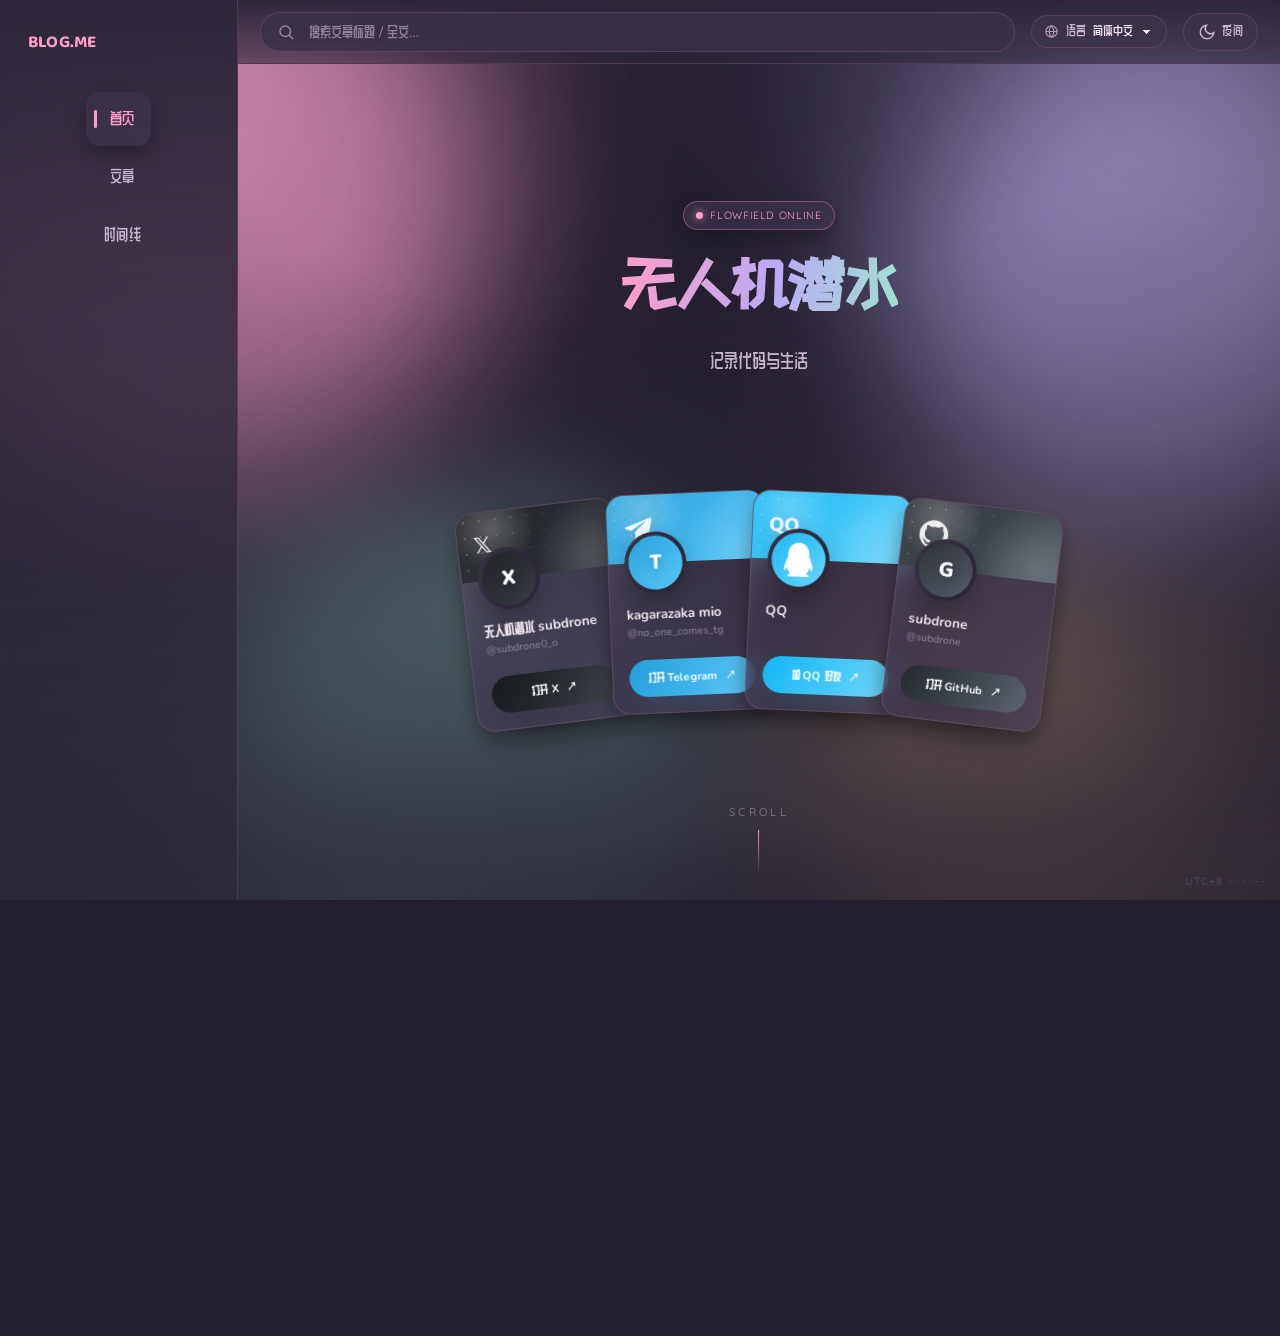
==== commit 54777461: "chore: refresh cache" ====
--- a/index.html
+++ b/index.html
@@ -257,7 +257,8 @@
 
 <script src="js/locales.js?v=1"></script>
 <script src="js/text.js?v=24"></script>
-<script src="js/articles-data.js?v=23"></script>
+<script src="js/hero-subtitles.js?v=3"></script>
+<script src="js/articles-data.js?v=25"></script>
 <script src="js/lib/marked.min.js?v=22"></script>
 <script src="js/lib/highlight.min.js?v=22"></script>
 <script src="js/main.js?v=25"></script>
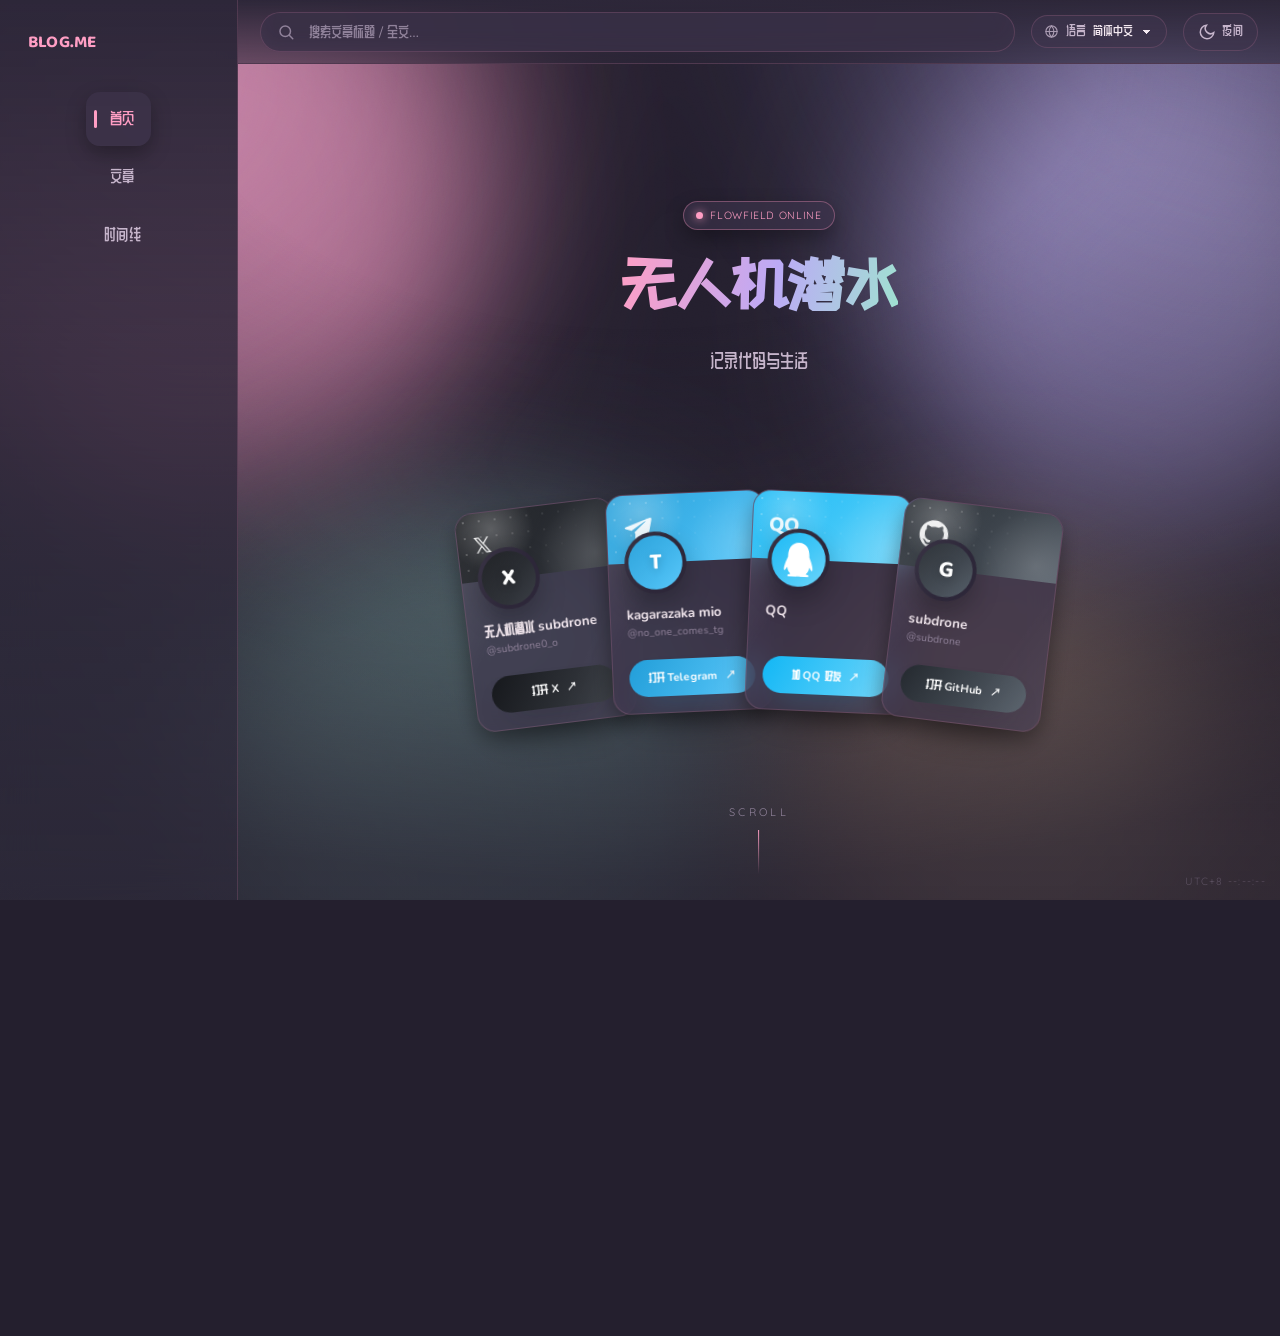
==== commit 41965ba7: "chore: refresh cache" ====
--- a/index.html
+++ b/index.html
@@ -258,7 +258,7 @@
 <script src="js/locales.js?v=1"></script>
 <script src="js/text.js?v=24"></script>
 <script src="js/hero-subtitles.js?v=3"></script>
-<script src="js/articles-data.js?v=25"></script>
+<script src="js/articles-data.js?v=26"></script>
 <script src="js/lib/marked.min.js?v=22"></script>
 <script src="js/lib/highlight.min.js?v=22"></script>
 <script src="js/main.js?v=25"></script>
